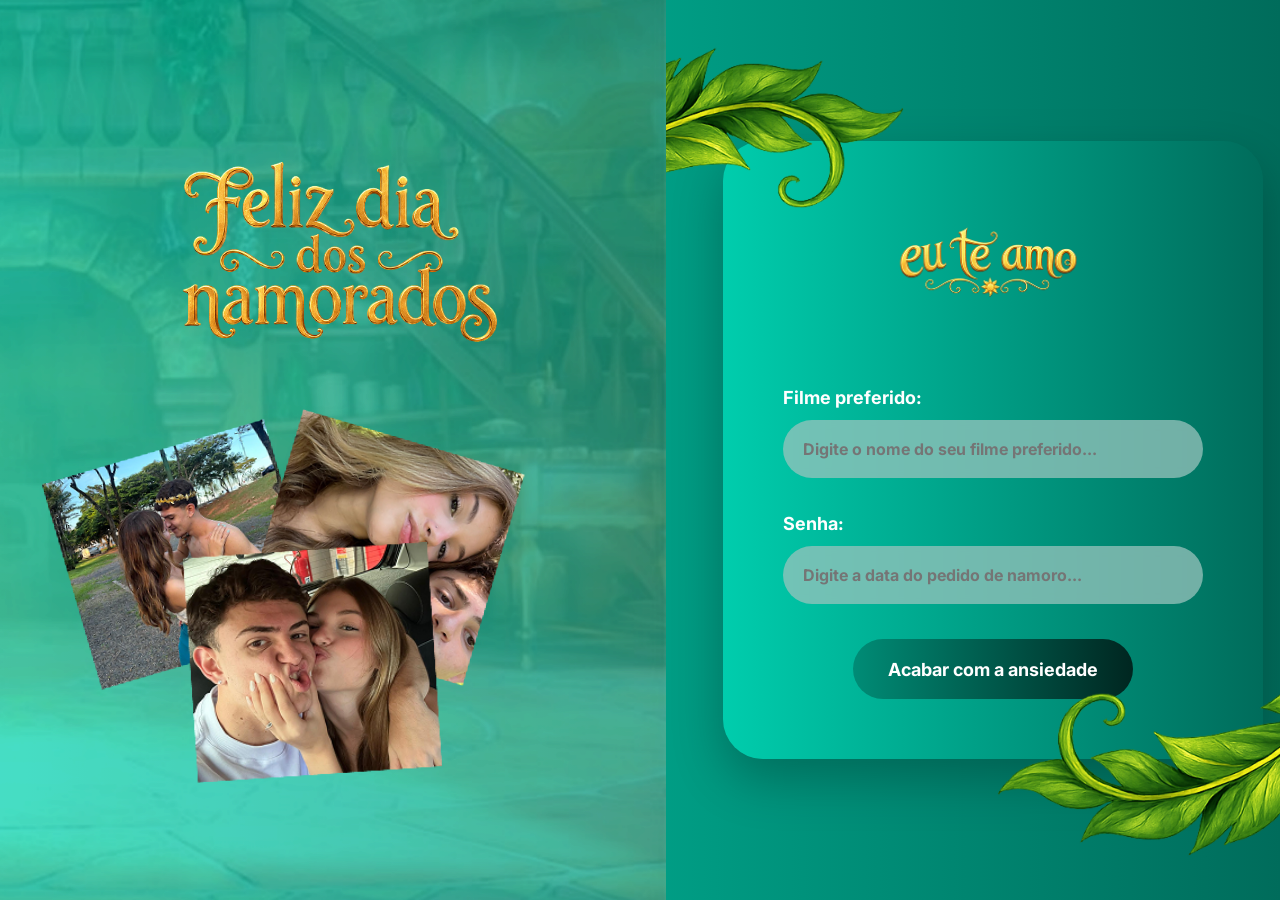
==== index.html @ 74e40ba3 "index finalizado (melhorar qualidade imagem fundo e juntar polaroids direita" ====
<!DOCTYPE html>
<html lang="pt-BR">
<head>
    <meta charset="UTF-8">
    <meta name="viewport" content="width=device-width, initial-scale=1.0">
    <title>Dia dos Namorados</title>

    <link rel="preconnect" href="https://fonts.googleapis.com">
    <link rel="preconnect" href="https://fonts.gstatic.com" crossorigin>
    <link href="https://fonts.googleapis.com/css2?family=Inter:wght@700&display=swap" rel="stylesheet">

    <link rel="stylesheet" href="css/style.css">
</head>
<body>

    <main class="container">

        <!-- LADO ESQUERDO -->
        <section class="left">

            <img
                src="assets/fundologin.png"
                alt="Fundo login"
                class="fundo-login">

            <img
                src="assets/felizdiadosnamorados.png"
                alt="Feliz dia dos namorados"
                class="titulo">

            <div class="polaroids">

                <img src="assets/fotoesquerdapolaroid.png" class="foto foto1">

                <img src="assets/fotodireitapolaroid.png" class="foto foto2">

                <img src="assets/fotocentropolaroid.png" class="foto foto3">

            </div>

        </section>

        <!-- LADO DIREITO -->
        <section class="right">

            <img
                src="assets/folhadireita.png"
                class="folha folha-top">

            <img
                src="assets/folhaesquerda.png"
                class="folha folha-bottom">

            <div class="login-card">

                <img
                    src="assets/euteamo.png"
                    alt="Eu te amo"
                    class="logo-amor">

                <form id="formLogin">

                    <label>
                        Filme preferido:
                    </label>

                    <input
                        type="text"
                        id="filme"
                        placeholder="Digite o nome do seu filme preferido..."
                    >

                    <label>
                        Senha:
                    </label>

                    <input
                        type="text"
                        id="senha"
                        placeholder="Digite a data do pedido de namoro..."
                    >

                    <button type="submit">
                        Acabar com a ansiedade
                    </button>

                </form>

            </div>

        </section>

    </main>

    <script src="js/script.js"></script>

</body>
</html>
---- css/style.css ----
*{
    margin:0;
    padding:0;
    box-sizing:border-box;
    font-family:'Inter', sans-serif;
    font-weight:700;
}

body{
    min-height:100vh;
    overflow:hidden;

    background:linear-gradient(
        90deg,
        #00D2B1 0%,
        #006C5B 100%
    );
}

.container{
    width:100%;
    height:100vh;
    display:flex;
}

/* ====================
   ESQUERDA
==================== */

.left{
    width:52%;
    position:relative;

    display:flex;
    flex-direction:column;
    align-items:center;
    justify-content:center;

    overflow:hidden;

    background:
        url("../assets/fundologin.png");

    background-size:cover;
    background-position:center;
    background-repeat:no-repeat;
}

.left > *{
    position:relative;
    z-index:30;
}

.fundo-login{
    position:absolute;
    width:100%;
    height:100%;
    object-fit:cover;
    top:0;
    left:0;
    z-index:0;
}




.titulo{
    width:420px;
    margin-bottom:50px;
}

.polaroids{
    position:relative;
    width:600px;
    height:350px;
}

.foto{
    position:absolute;
    width:260px;
    transition:.4s;
}

.foto:hover{
    transform:scale(1.05);
}

.foto1{
    left:20px;
    top:10px;
    transform:rotate(-8deg);
}

.foto2{
    left:220px;
    top:0;
    transform:rotate(8deg);
}

.foto3{
    left:150px;
    top:120px;
    z-index:10;
}

/* ====================
   DIREITA
==================== */

.right{
    width:48%;
    position:relative;
    padding-left:40px;

    display:flex;
    justify-content:center;
    align-items:center;

    overflow:hidden;
}

.folha{
    position:absolute;
    z-index: 20;
}

.folha-top{
    width:430px;

    top:630px;
    left:315px;
}

.folha-bottom{
    width:580px;

    bottom: 630px;;
    right:360px;
}


.login-card{
    width:540px;
    padding:60px;

    border-radius:40px;

    background:linear-gradient(
        90deg,
        #00CDAD 0%,
        #006C5B 100%
    );

    position:relative;
    z-index:10;

    box-shadow:
    0 20px 50px rgba(0,0,0,.25);
}

.logo-amor{
    width:220px;
    display:block;
    margin:auto;
    margin-bottom:40px;
}

form{
    display:flex;
    flex-direction:column;
}

label{
    color:white;
    font-size:18px;
    font-weight:bold;

    margin-bottom:12px;
}

input{
    height:58px;

    border:none;
    border-radius:30px;

    padding:0 20px;

    background:rgba(152, 195, 188, 0.75);
    backdrop-filter:blur(5px);
    font-size:16px;
    color:white;


    margin-bottom:35px;
}

input:focus{
    outline:none;
}

button{
    width:280px;
    height:60px;

    margin:auto;

    border:none;
    border-radius:30px;

    background:linear-gradient(
        90deg,
        #008C76,
        #002620
    );

    color:white;
    font-size:18px;
    font-weight:bold;

    cursor:pointer;

    transition:.3s;
}

button:hover{
    transform:translateY(-3px);
    background:#008C76;
}
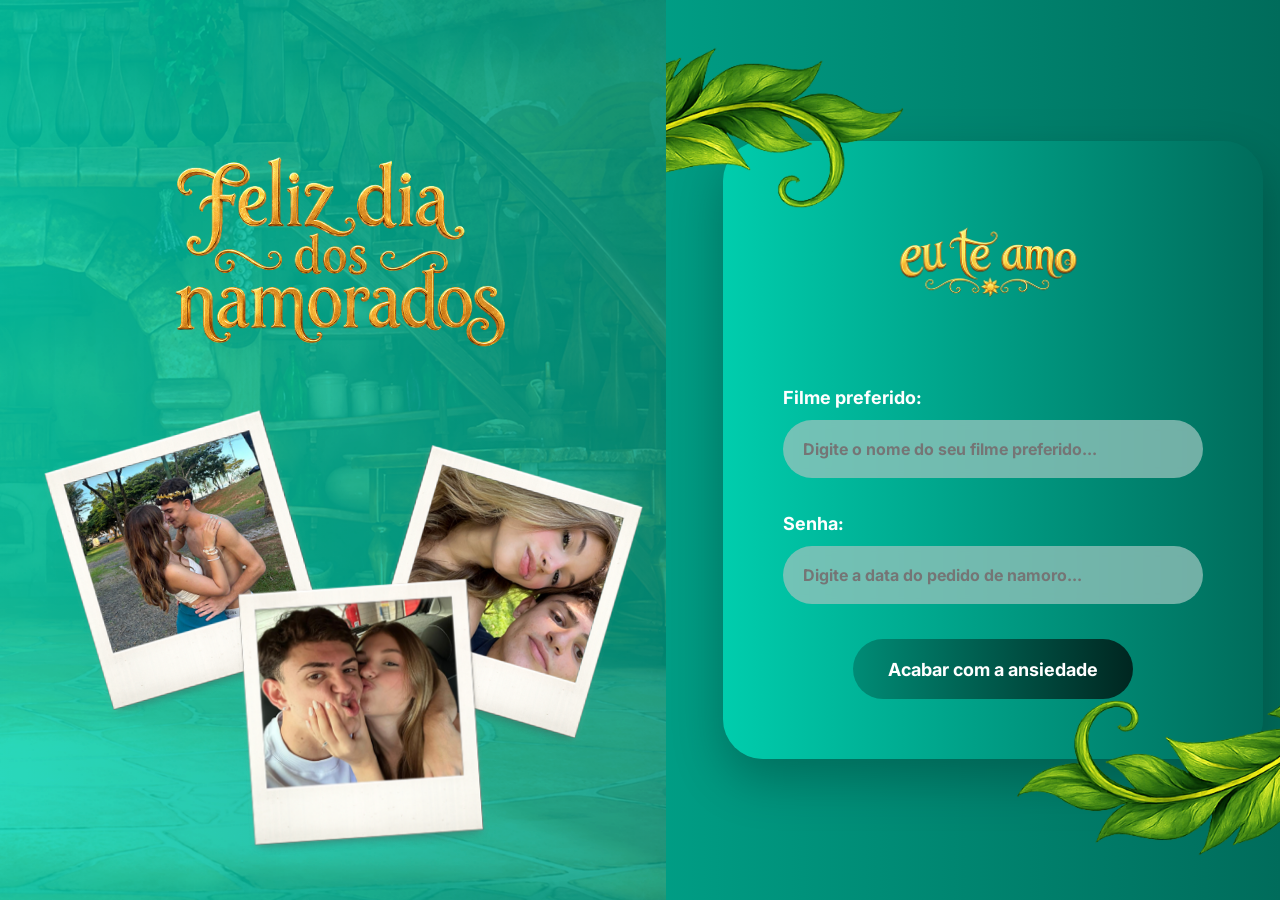
==== commit 214a2900: "index ok, inicio(ajustes), pravc ok (falta carta só)" ====
--- a/index.html
+++ b/index.html
@@ -75,7 +75,7 @@
                     </label>
 
                     <input
-                        type="text"
+                        type="password"
                         id="senha"
                         placeholder="Digite a data do pedido de namoro..."
                     >
--- a/css/style.css
+++ b/css/style.css
@@ -59,13 +59,14 @@
     top:0;
     left:0;
     z-index:0;
+    opacity: 0.1;
 }
 
 
 
 
 .titulo{
-    width:420px;
+    width:440px;
     margin-bottom:50px;
 }
 
@@ -86,20 +87,23 @@
 }
 
 .foto1{
-    left:20px;
-    top:10px;
+    width:450px;
+    left:-40px;
+    top:-60px;
     transform:rotate(-8deg);
 }
 
 .foto2{
+    width:500px;
     left:220px;
-    top:0;
+    top: -20px;
     transform:rotate(8deg);
 }
 
 .foto3{
-    left:150px;
-    top:120px;
+    width:500px;
+    left:78px;
+    top:110px;
     z-index:10;
 }
 
@@ -125,10 +129,10 @@
 }
 
 .folha-top{
-    width:430px;
-
-    top:630px;
-    left:315px;
+    width:410px;
+
+    top:640px;
+    left:335px;
 }
 
 .folha-bottom{
